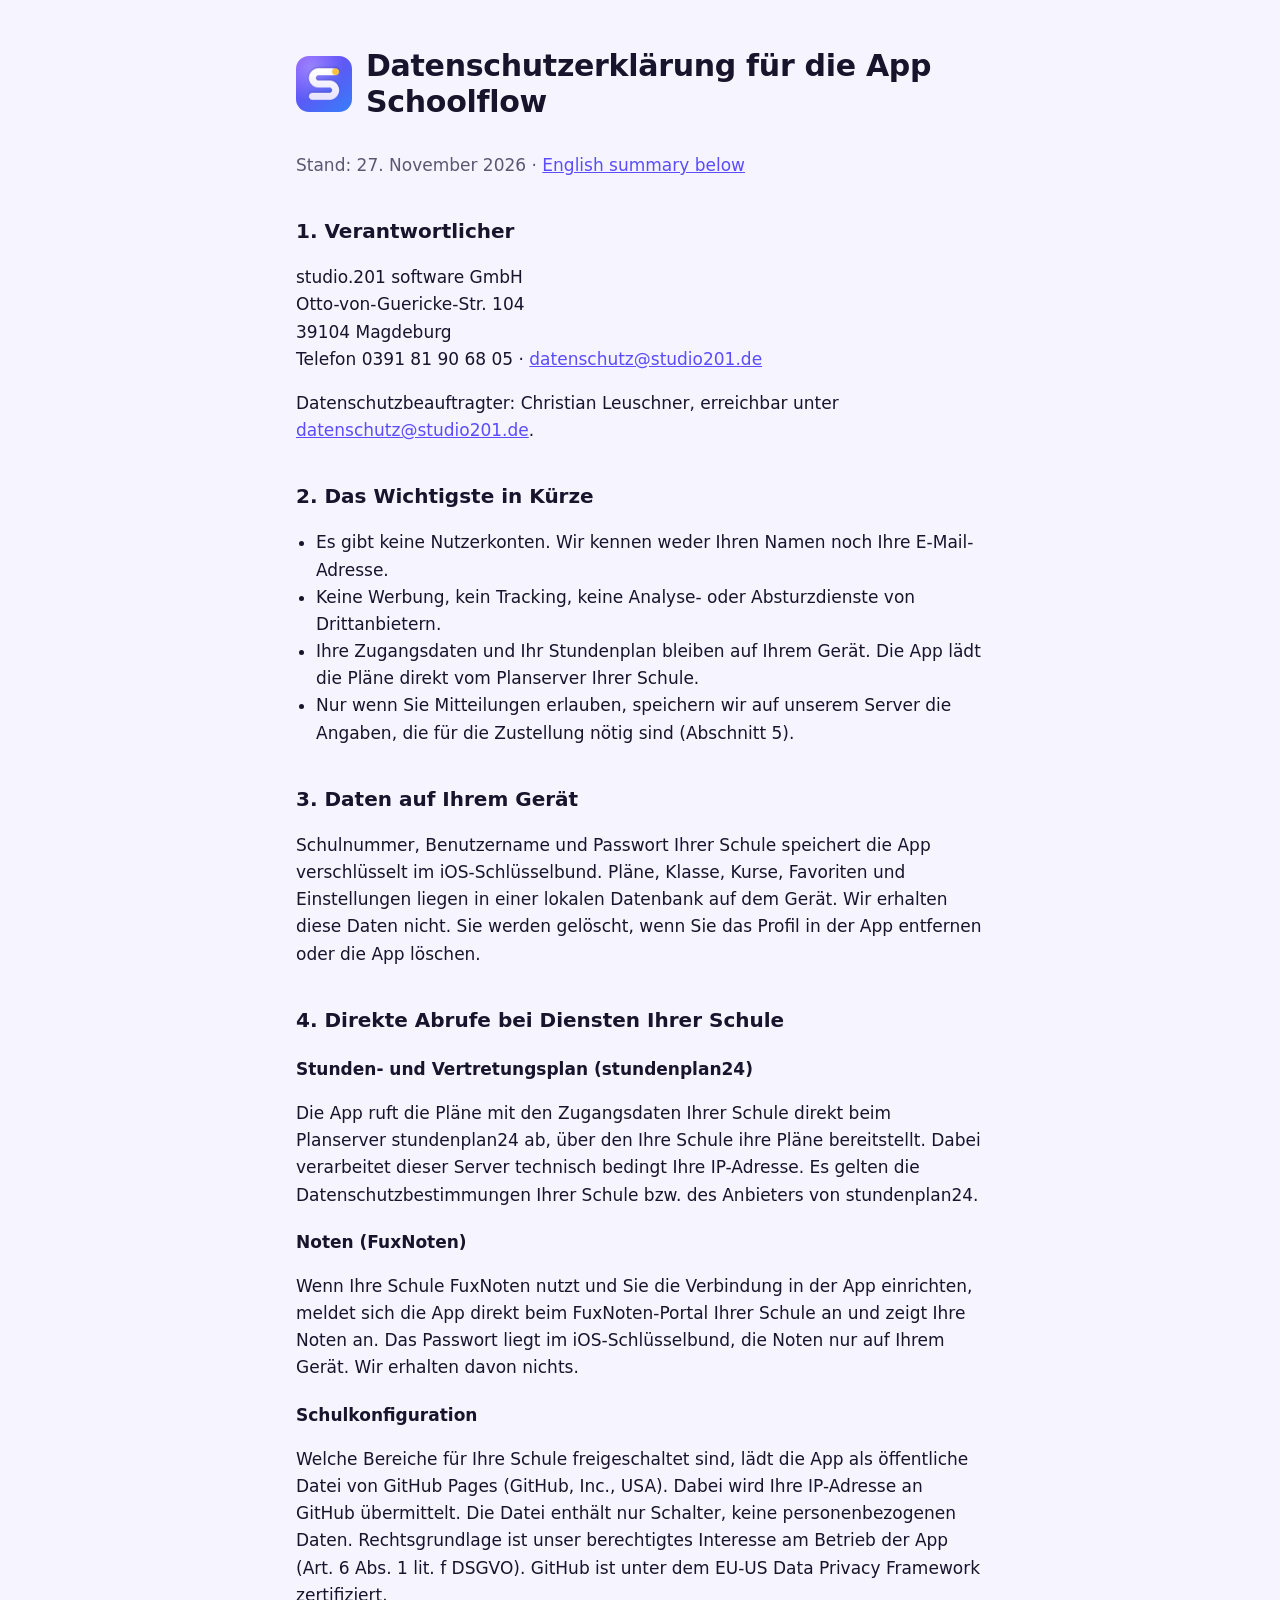
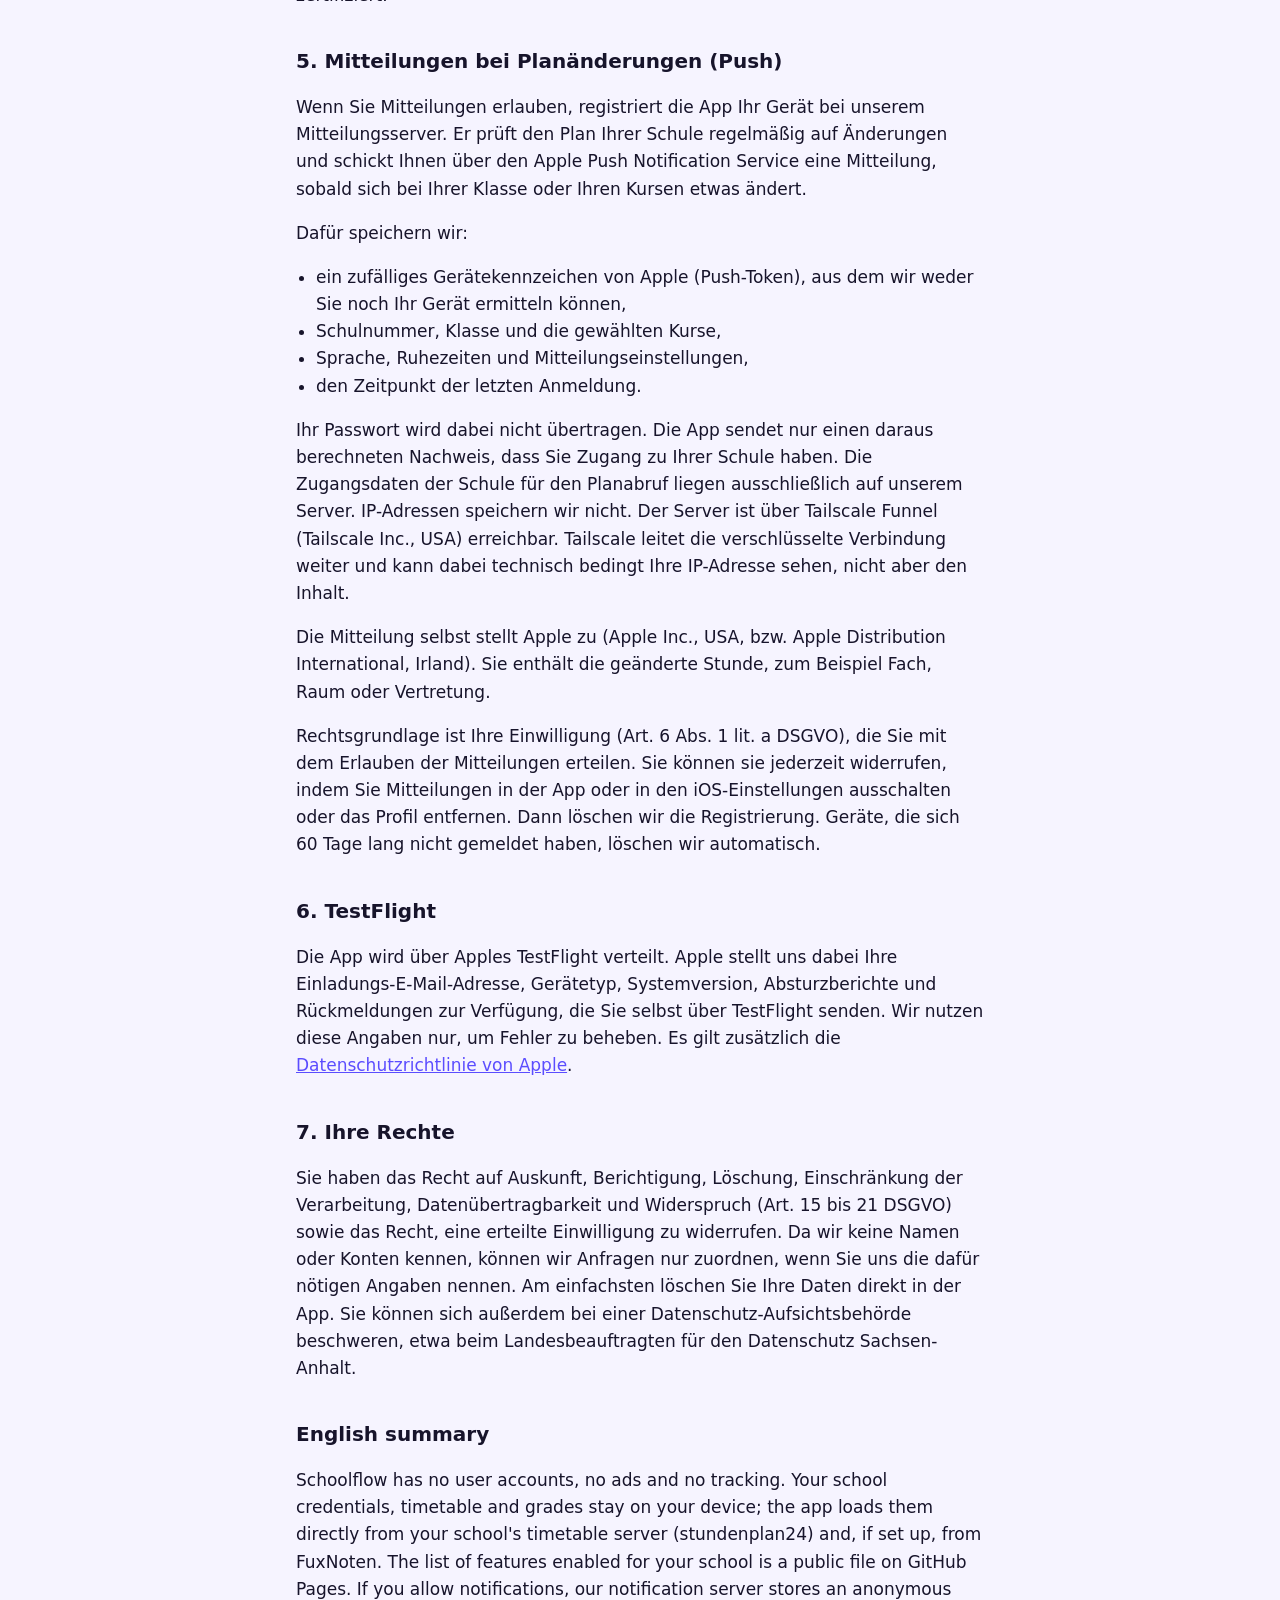
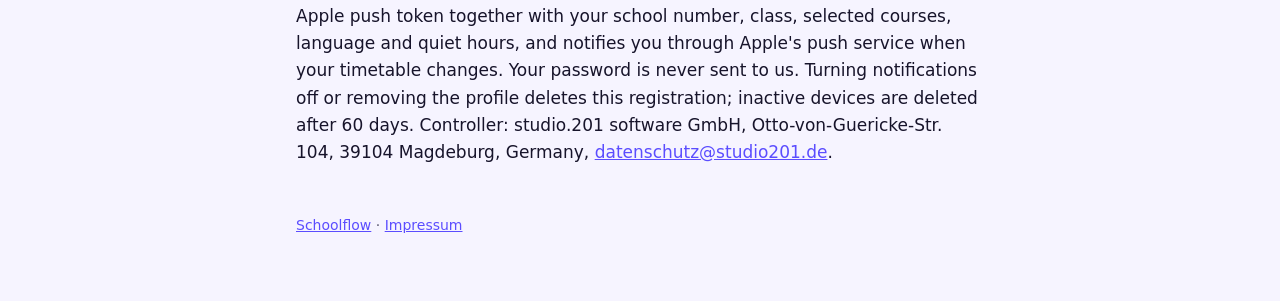
==== datenschutz/index.html @ dd2d2095 "Datenschutzseite und Schulkonfiguration Co-Authored-By: Claude Opus 5.5 <noreply@anthropic.com>" ====
<!doctype html>
<html lang="de">
<head>
  <meta charset="utf-8">
  <meta name="viewport" content="width=device-width, initial-scale=1">
  <title>Datenschutz Schoolflow</title>
  <meta name="robots" content="noindex">
  <link rel="stylesheet" href="../style.css">
  <link rel="icon" href="../icon.png">
</head>
<body>
<main>
  <header>
    <img src="../icon.png" alt="" width="56" height="56">
    <h1>Datenschutzerklärung für die App Schoolflow</h1>
  </header>
  <p class="muted">Stand: 27. November 2026 · <a href="#en">English summary below</a></p>

  <h2>1. Verantwortlicher</h2>
  <p>studio.201 software GmbH<br>Otto-von-Guericke-Str. 104<br>39104 Magdeburg<br>
    Telefon 0391 81 90 68 05 · <a href="mailto:datenschutz@studio201.de">datenschutz@studio201.de</a></p>
  <p>Datenschutzbeauftragter: Christian Leuschner, erreichbar unter
    <a href="mailto:datenschutz@studio201.de">datenschutz@studio201.de</a>.</p>

  <h2>2. Das Wichtigste in Kürze</h2>
  <ul>
    <li>Es gibt keine Nutzerkonten. Wir kennen weder Ihren Namen noch Ihre E-Mail-Adresse.</li>
    <li>Keine Werbung, kein Tracking, keine Analyse- oder Absturzdienste von Drittanbietern.</li>
    <li>Ihre Zugangsdaten und Ihr Stundenplan bleiben auf Ihrem Gerät. Die App lädt die Pläne direkt vom Planserver Ihrer Schule.</li>
    <li>Nur wenn Sie Mitteilungen erlauben, speichern wir auf unserem Server die Angaben, die für die Zustellung nötig sind (Abschnitt 5).</li>
  </ul>

  <h2>3. Daten auf Ihrem Gerät</h2>
  <p>Schulnummer, Benutzername und Passwort Ihrer Schule speichert die App verschlüsselt im iOS-Schlüsselbund. Pläne, Klasse, Kurse, Favoriten und Einstellungen liegen in einer lokalen Datenbank auf dem Gerät. Wir erhalten diese Daten nicht. Sie werden gelöscht, wenn Sie das Profil in der App entfernen oder die App löschen.</p>

  <h2>4. Direkte Abrufe bei Diensten Ihrer Schule</h2>
  <h3>Stunden- und Vertretungsplan (stundenplan24)</h3>
  <p>Die App ruft die Pläne mit den Zugangsdaten Ihrer Schule direkt beim Planserver stundenplan24 ab, über den Ihre Schule ihre Pläne bereitstellt. Dabei verarbeitet dieser Server technisch bedingt Ihre IP-Adresse. Es gelten die Datenschutzbestimmungen Ihrer Schule bzw. des Anbieters von stundenplan24.</p>
  <h3>Noten (FuxNoten)</h3>
  <p>Wenn Ihre Schule FuxNoten nutzt und Sie die Verbindung in der App einrichten, meldet sich die App direkt beim FuxNoten-Portal Ihrer Schule an und zeigt Ihre Noten an. Das Passwort liegt im iOS-Schlüsselbund, die Noten nur auf Ihrem Gerät. Wir erhalten davon nichts.</p>
  <h3>Schulkonfiguration</h3>
  <p>Welche Bereiche für Ihre Schule freigeschaltet sind, lädt die App als öffentliche Datei von GitHub Pages (GitHub, Inc., USA). Dabei wird Ihre IP-Adresse an GitHub übermittelt. Die Datei enthält nur Schalter, keine personenbezogenen Daten. Rechtsgrundlage ist unser berechtigtes Interesse am Betrieb der App (Art. 6 Abs. 1 lit. f DSGVO). GitHub ist unter dem EU-US Data Privacy Framework zertifiziert.</p>

  <h2>5. Mitteilungen bei Planänderungen (Push)</h2>
  <p>Wenn Sie Mitteilungen erlauben, registriert die App Ihr Gerät bei unserem Mitteilungsserver. Er prüft den Plan Ihrer Schule regelmäßig auf Änderungen und schickt Ihnen über den Apple Push Notification Service eine Mitteilung, sobald sich bei Ihrer Klasse oder Ihren Kursen etwas ändert.</p>
  <p>Dafür speichern wir:</p>
  <ul>
    <li>ein zufälliges Gerätekennzeichen von Apple (Push-Token), aus dem wir weder Sie noch Ihr Gerät ermitteln können,</li>
    <li>Schulnummer, Klasse und die gewählten Kurse,</li>
    <li>Sprache, Ruhezeiten und Mitteilungseinstellungen,</li>
    <li>den Zeitpunkt der letzten Anmeldung.</li>
  </ul>
  <p>Ihr Passwort wird dabei nicht übertragen. Die App sendet nur einen daraus berechneten Nachweis, dass Sie Zugang zu Ihrer Schule haben. Die Zugangsdaten der Schule für den Planabruf liegen ausschließlich auf unserem Server. IP-Adressen speichern wir nicht. Der Server ist über Tailscale Funnel (Tailscale Inc., USA) erreichbar. Tailscale leitet die verschlüsselte Verbindung weiter und kann dabei technisch bedingt Ihre IP-Adresse sehen, nicht aber den Inhalt.</p>
  <p>Die Mitteilung selbst stellt Apple zu (Apple Inc., USA, bzw. Apple Distribution International, Irland). Sie enthält die geänderte Stunde, zum Beispiel Fach, Raum oder Vertretung.</p>
  <p>Rechtsgrundlage ist Ihre Einwilligung (Art. 6 Abs. 1 lit. a DSGVO), die Sie mit dem Erlauben der Mitteilungen erteilen. Sie können sie jederzeit widerrufen, indem Sie Mitteilungen in der App oder in den iOS-Einstellungen ausschalten oder das Profil entfernen. Dann löschen wir die Registrierung. Geräte, die sich 60 Tage lang nicht gemeldet haben, löschen wir automatisch.</p>

  <h2>6. TestFlight</h2>
  <p>Die App wird über Apples TestFlight verteilt. Apple stellt uns dabei Ihre Einladungs-E-Mail-Adresse, Gerätetyp, Systemversion, Absturzberichte und Rückmeldungen zur Verfügung, die Sie selbst über TestFlight senden. Wir nutzen diese Angaben nur, um Fehler zu beheben. Es gilt zusätzlich die <a href="https://www.apple.com/de/legal/privacy/">Datenschutzrichtlinie von Apple</a>.</p>

  <h2>7. Ihre Rechte</h2>
  <p>Sie haben das Recht auf Auskunft, Berichtigung, Löschung, Einschränkung der Verarbeitung, Datenübertragbarkeit und Widerspruch (Art. 15 bis 21 DSGVO) sowie das Recht, eine erteilte Einwilligung zu widerrufen. Da wir keine Namen oder Konten kennen, können wir Anfragen nur zuordnen, wenn Sie uns die dafür nötigen Angaben nennen. Am einfachsten löschen Sie Ihre Daten direkt in der App. Sie können sich außerdem bei einer Datenschutz-Aufsichtsbehörde beschweren, etwa beim Landesbeauftragten für den Datenschutz Sachsen-Anhalt.</p>

  <h2 id="en">English summary</h2>
  <p>Schoolflow has no user accounts, no ads and no tracking. Your school credentials, timetable and grades stay on your device; the app loads them directly from your school's timetable server (stundenplan24) and, if set up, from FuxNoten. The list of features enabled for your school is a public file on GitHub Pages. If you allow notifications, our notification server stores an anonymous Apple push token together with your school number, class, selected courses, language and quiet hours, and notifies you through Apple's push service when your timetable changes. Your password is never sent to us. Turning notifications off or removing the profile deletes this registration; inactive devices are deleted after 60 days. Controller: studio.201 software GmbH, Otto-von-Guericke-Str. 104, 39104 Magdeburg, Germany, <a href="mailto:datenschutz@studio201.de">datenschutz@studio201.de</a>.</p>

  <footer><a href="../">Schoolflow</a> · <a href="https://studio201.de/Impressum/">Impressum</a></footer>
</main>
</body>
</html>
---- style.css ----
:root {
  --bg: #f6f4ff;
  --surface: #ffffff;
  --text: #17142b;
  --muted: #5b5770;
  --accent: #5b4dff;
  --line: #e4e0f5;
  color-scheme: light dark;
}
@media (prefers-color-scheme: dark) {
  :root {
    --bg: #0b0a14;
    --surface: #15131f;
    --text: #f2f0fa;
    --muted: #a8a3bd;
    --accent: #a597ff;
    --line: #2a2738;
  }
}
* { box-sizing: border-box; }
html { -webkit-text-size-adjust: 100%; }
body {
  margin: 0;
  background: var(--bg);
  color: var(--text);
  font: 17px/1.6 -apple-system, BlinkMacSystemFont, "Segoe UI", system-ui, sans-serif;
}
main { max-width: 720px; margin: 0 auto; padding: 48px 16px 64px; }
header { display: flex; align-items: center; gap: 14px; margin-bottom: 32px; }
header img { width: 56px; height: 56px; border-radius: 13px; }
h1 { font-size: 30px; line-height: 1.2; margin: 0; letter-spacing: -0.01em; }
h2 { font-size: 20px; margin: 36px 0 8px; }
h3 { font-size: 17px; margin: 20px 0 4px; }
p, li { color: var(--text); }
.muted { color: var(--muted); }
a { color: var(--accent); }
.card { background: var(--surface); border: 1px solid var(--line); border-radius: 16px; padding: 4px 20px; margin: 16px 0; }
ul { padding-left: 20px; }
footer { margin-top: 48px; font-size: 14px; color: var(--muted); }
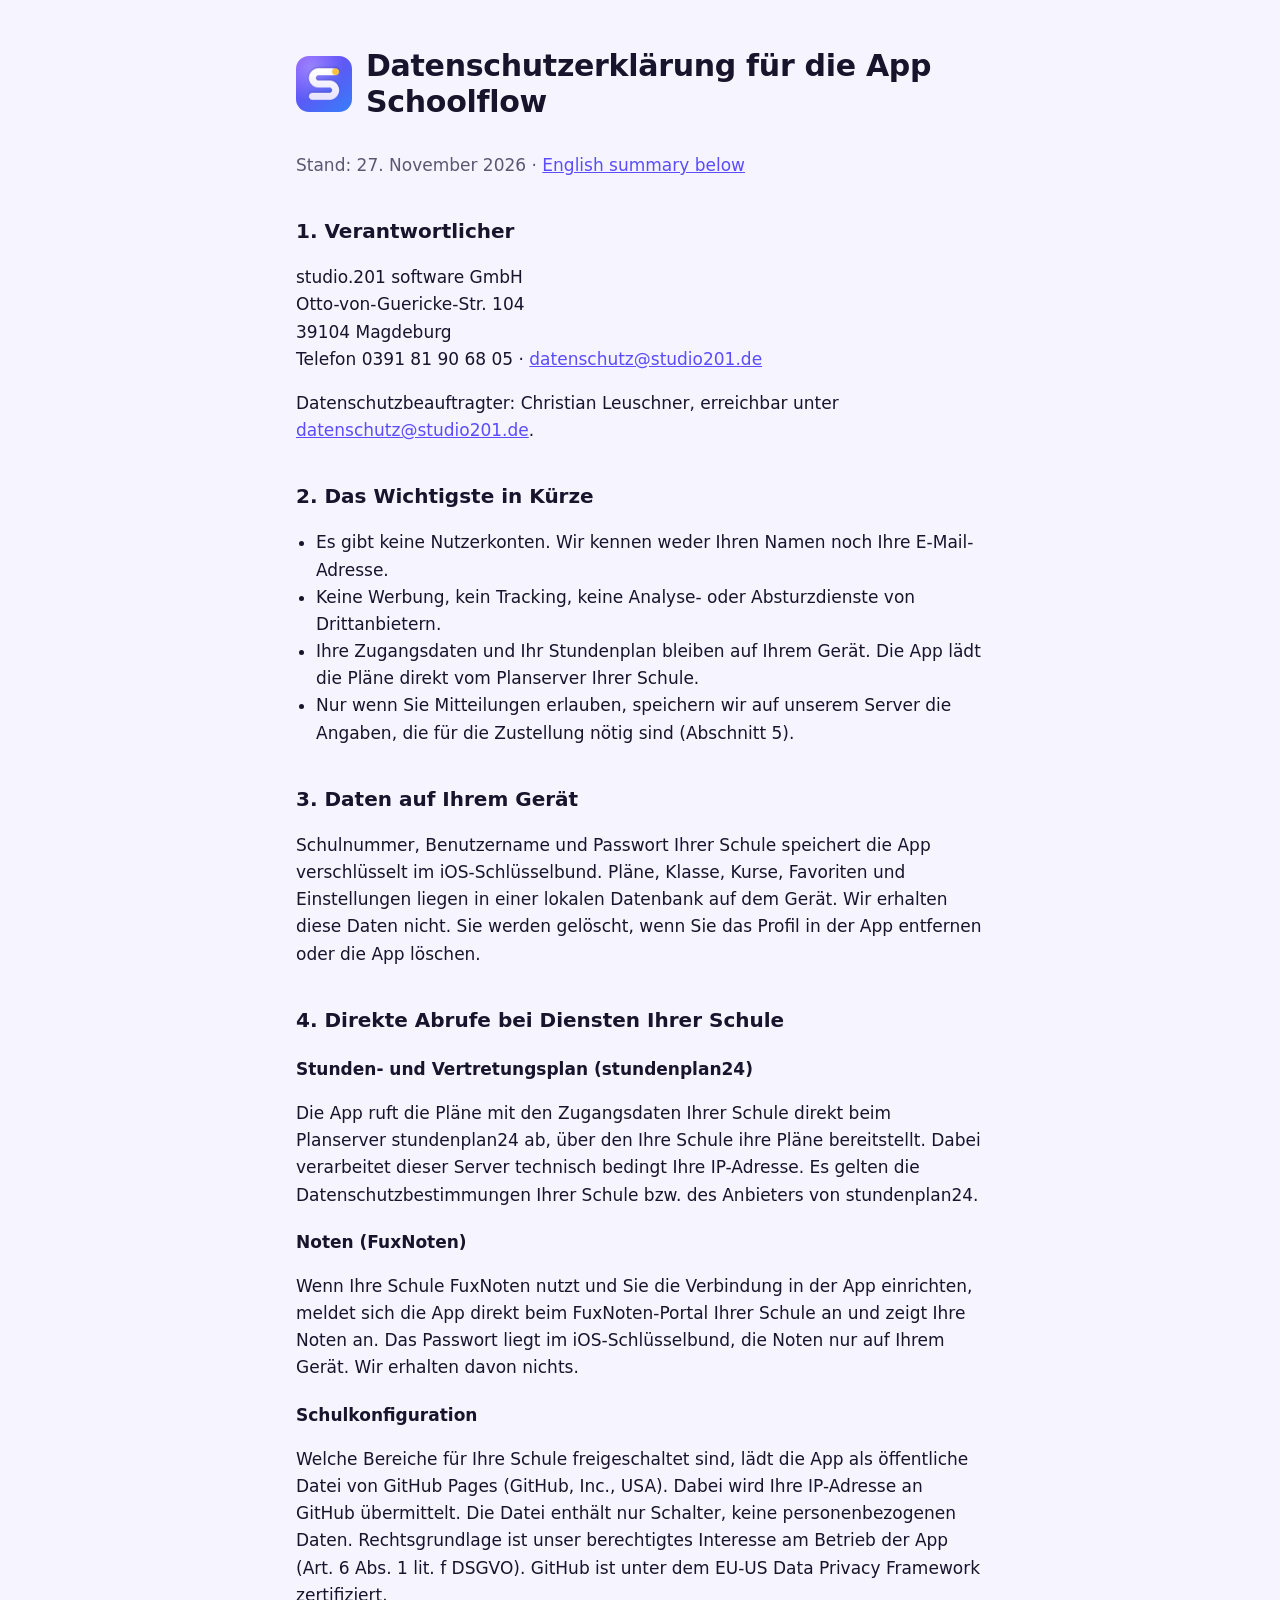
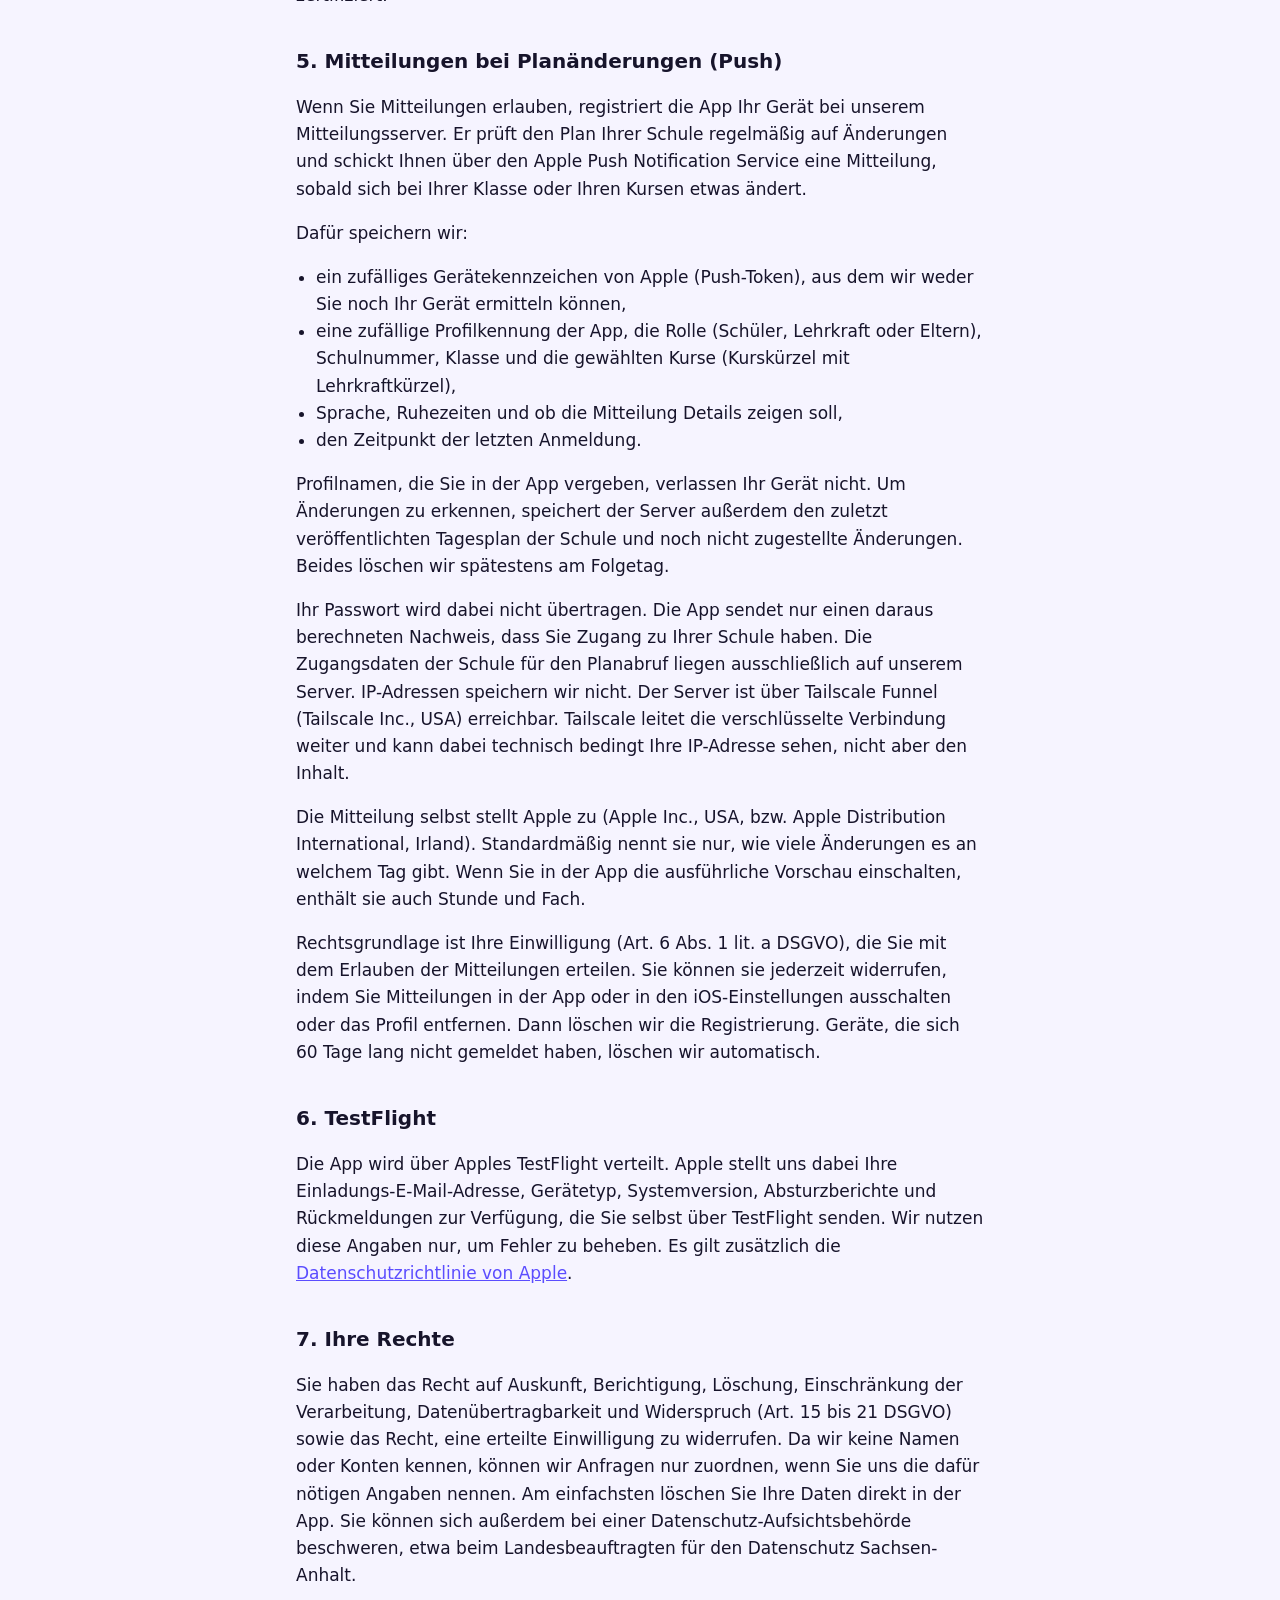
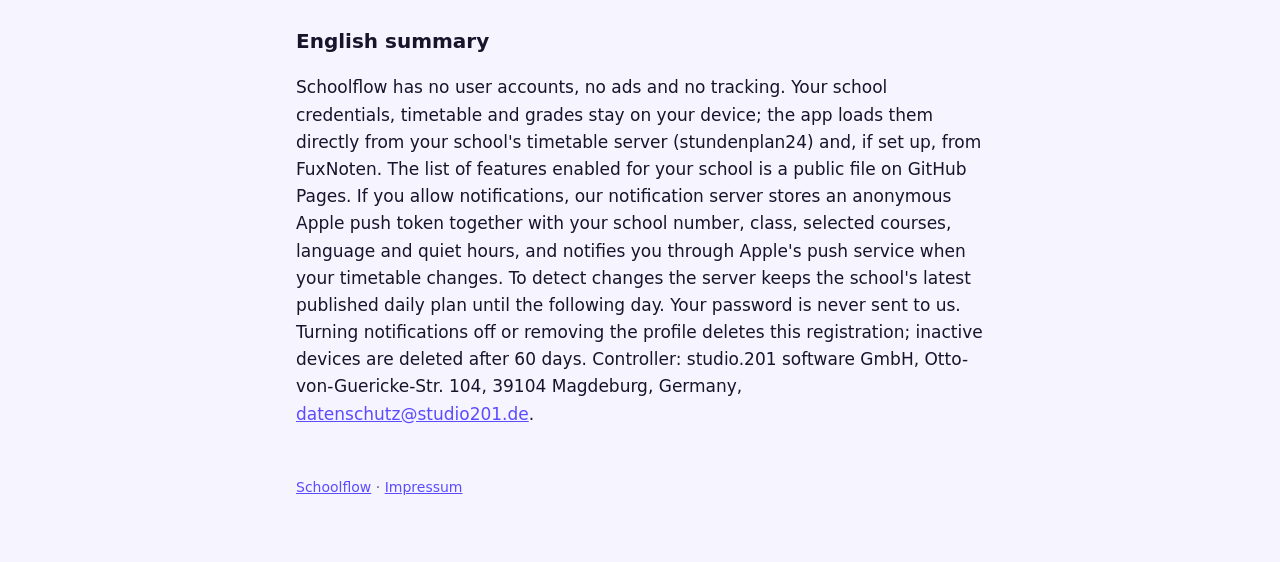
==== commit c136cc7c: "Datenschutz: gespeicherte Daten des Mitteilungsservers präzisiert Co-Authored-By: Claude Opus 5.5 <n" ====
--- a/datenschutz/index.html
+++ b/datenschutz/index.html
@@ -46,12 +46,13 @@
   <p>Dafür speichern wir:</p>
   <ul>
     <li>ein zufälliges Gerätekennzeichen von Apple (Push-Token), aus dem wir weder Sie noch Ihr Gerät ermitteln können,</li>
-    <li>Schulnummer, Klasse und die gewählten Kurse,</li>
-    <li>Sprache, Ruhezeiten und Mitteilungseinstellungen,</li>
+    <li>eine zufällige Profilkennung der App, die Rolle (Schüler, Lehrkraft oder Eltern), Schulnummer, Klasse und die gewählten Kurse (Kurskürzel mit Lehrkraftkürzel),</li>
+    <li>Sprache, Ruhezeiten und ob die Mitteilung Details zeigen soll,</li>
     <li>den Zeitpunkt der letzten Anmeldung.</li>
   </ul>
+  <p>Profilnamen, die Sie in der App vergeben, verlassen Ihr Gerät nicht. Um Änderungen zu erkennen, speichert der Server außerdem den zuletzt veröffentlichten Tagesplan der Schule und noch nicht zugestellte Änderungen. Beides löschen wir spätestens am Folgetag.</p>
   <p>Ihr Passwort wird dabei nicht übertragen. Die App sendet nur einen daraus berechneten Nachweis, dass Sie Zugang zu Ihrer Schule haben. Die Zugangsdaten der Schule für den Planabruf liegen ausschließlich auf unserem Server. IP-Adressen speichern wir nicht. Der Server ist über Tailscale Funnel (Tailscale Inc., USA) erreichbar. Tailscale leitet die verschlüsselte Verbindung weiter und kann dabei technisch bedingt Ihre IP-Adresse sehen, nicht aber den Inhalt.</p>
-  <p>Die Mitteilung selbst stellt Apple zu (Apple Inc., USA, bzw. Apple Distribution International, Irland). Sie enthält die geänderte Stunde, zum Beispiel Fach, Raum oder Vertretung.</p>
+  <p>Die Mitteilung selbst stellt Apple zu (Apple Inc., USA, bzw. Apple Distribution International, Irland). Standardmäßig nennt sie nur, wie viele Änderungen es an welchem Tag gibt. Wenn Sie in der App die ausführliche Vorschau einschalten, enthält sie auch Stunde und Fach.</p>
   <p>Rechtsgrundlage ist Ihre Einwilligung (Art. 6 Abs. 1 lit. a DSGVO), die Sie mit dem Erlauben der Mitteilungen erteilen. Sie können sie jederzeit widerrufen, indem Sie Mitteilungen in der App oder in den iOS-Einstellungen ausschalten oder das Profil entfernen. Dann löschen wir die Registrierung. Geräte, die sich 60 Tage lang nicht gemeldet haben, löschen wir automatisch.</p>
 
   <h2>6. TestFlight</h2>
@@ -61,7 +62,7 @@
   <p>Sie haben das Recht auf Auskunft, Berichtigung, Löschung, Einschränkung der Verarbeitung, Datenübertragbarkeit und Widerspruch (Art. 15 bis 21 DSGVO) sowie das Recht, eine erteilte Einwilligung zu widerrufen. Da wir keine Namen oder Konten kennen, können wir Anfragen nur zuordnen, wenn Sie uns die dafür nötigen Angaben nennen. Am einfachsten löschen Sie Ihre Daten direkt in der App. Sie können sich außerdem bei einer Datenschutz-Aufsichtsbehörde beschweren, etwa beim Landesbeauftragten für den Datenschutz Sachsen-Anhalt.</p>
 
   <h2 id="en">English summary</h2>
-  <p>Schoolflow has no user accounts, no ads and no tracking. Your school credentials, timetable and grades stay on your device; the app loads them directly from your school's timetable server (stundenplan24) and, if set up, from FuxNoten. The list of features enabled for your school is a public file on GitHub Pages. If you allow notifications, our notification server stores an anonymous Apple push token together with your school number, class, selected courses, language and quiet hours, and notifies you through Apple's push service when your timetable changes. Your password is never sent to us. Turning notifications off or removing the profile deletes this registration; inactive devices are deleted after 60 days. Controller: studio.201 software GmbH, Otto-von-Guericke-Str. 104, 39104 Magdeburg, Germany, <a href="mailto:datenschutz@studio201.de">datenschutz@studio201.de</a>.</p>
+  <p>Schoolflow has no user accounts, no ads and no tracking. Your school credentials, timetable and grades stay on your device; the app loads them directly from your school's timetable server (stundenplan24) and, if set up, from FuxNoten. The list of features enabled for your school is a public file on GitHub Pages. If you allow notifications, our notification server stores an anonymous Apple push token together with your school number, class, selected courses, language and quiet hours, and notifies you through Apple's push service when your timetable changes. To detect changes the server keeps the school's latest published daily plan until the following day. Your password is never sent to us. Turning notifications off or removing the profile deletes this registration; inactive devices are deleted after 60 days. Controller: studio.201 software GmbH, Otto-von-Guericke-Str. 104, 39104 Magdeburg, Germany, <a href="mailto:datenschutz@studio201.de">datenschutz@studio201.de</a>.</p>
 
   <footer><a href="../">Schoolflow</a> · <a href="https://studio201.de/Impressum/">Impressum</a></footer>
 </main>
